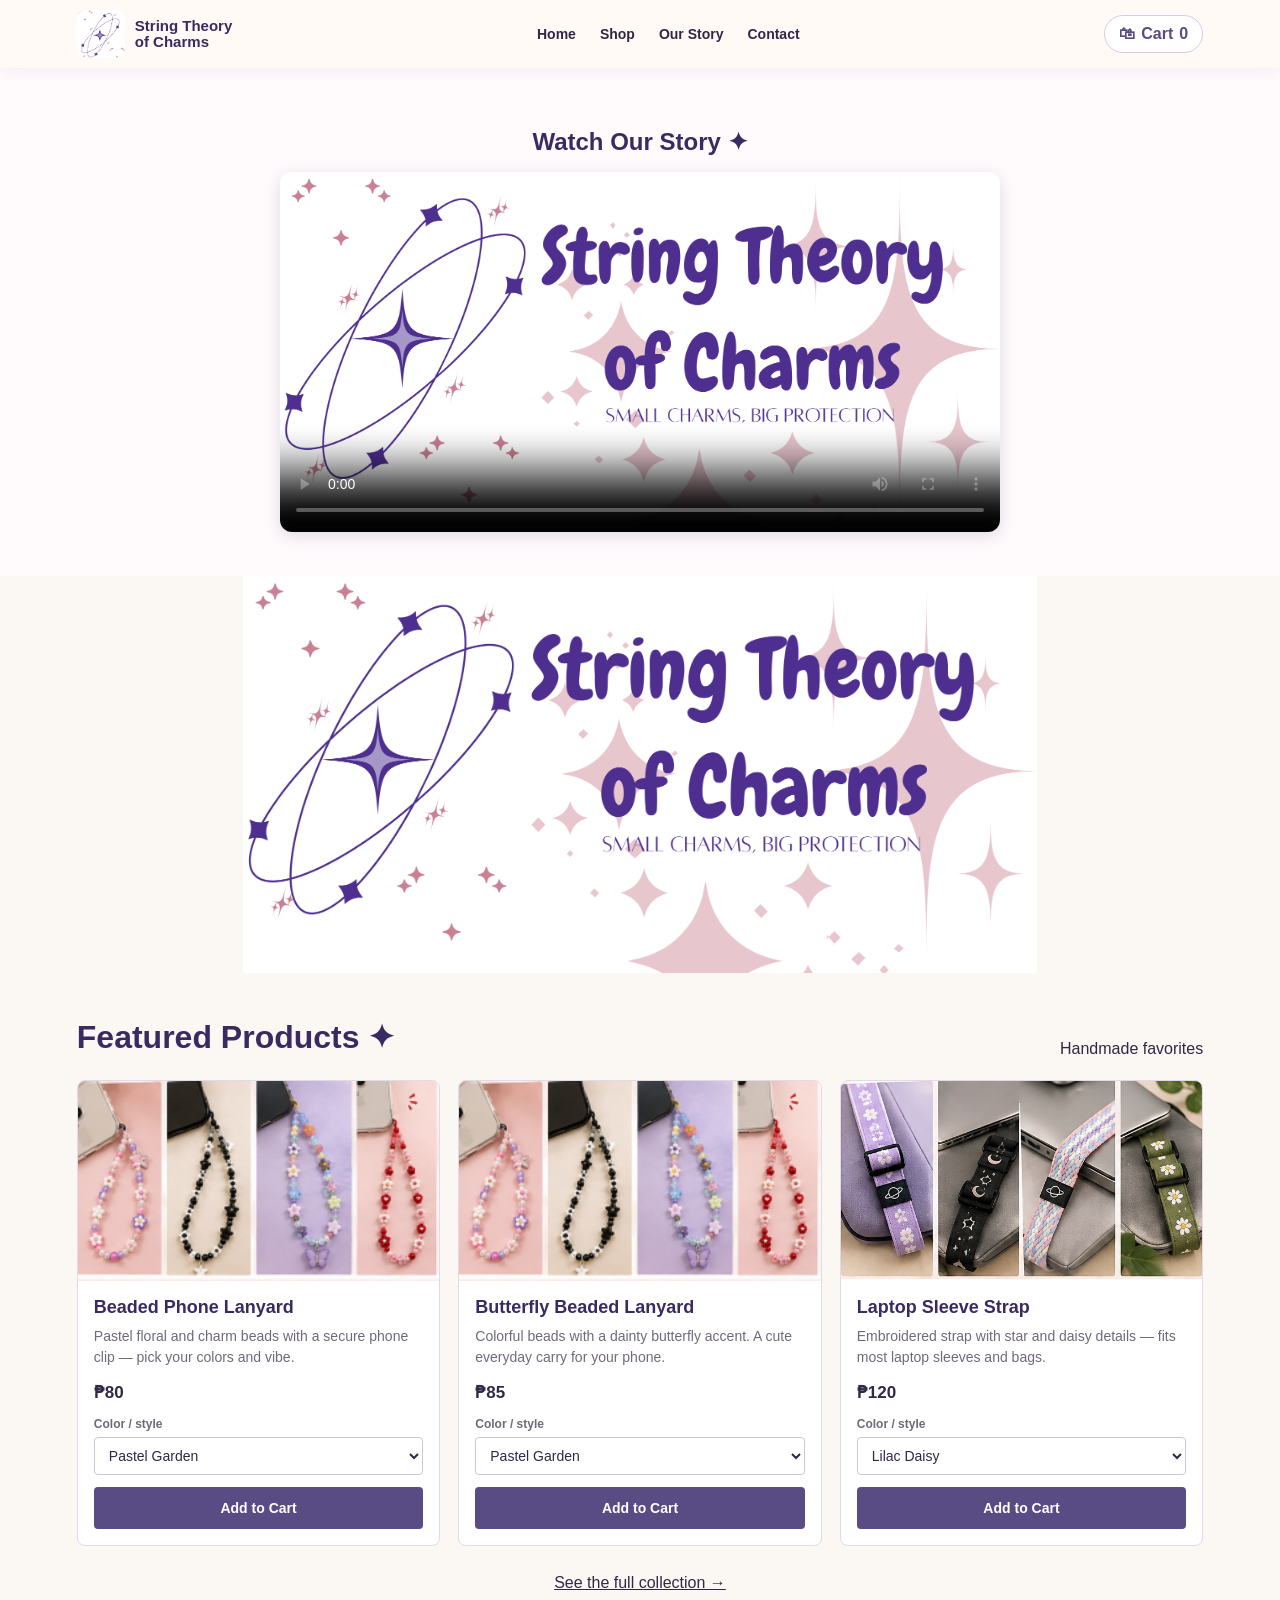
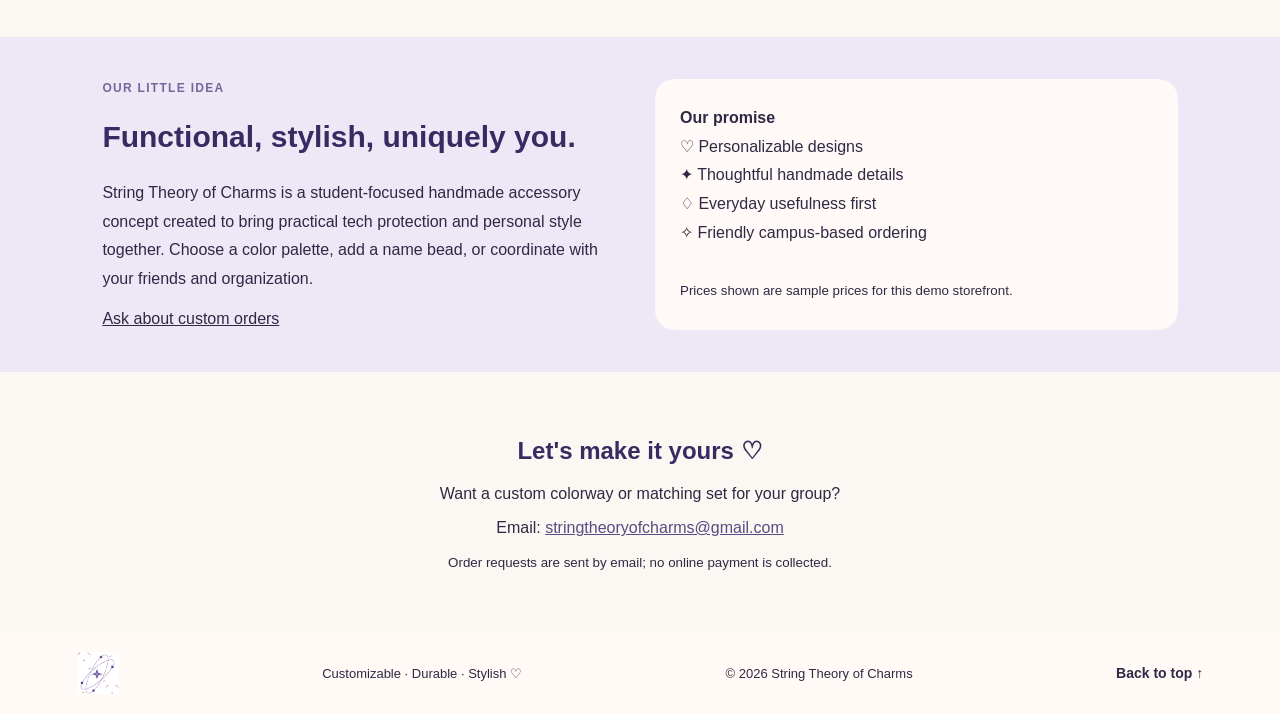
==== index.html @ dbe75f25 "Add promotional video section to index.html Added a promotional video section with a video element." ====
<!doctype html>
<html lang="en">
<head>
  <meta charset="utf-8">
  <meta name="viewport" content="width=device-width, initial-scale=1">
  <title>String Theory of Charms | Handmade Tech Accessories</title>
  <link rel="stylesheet" href="store.css">
</head>
<body id="home">
  <header class="site-header">
    <a class="brand" href="index.html"><img src="logo.png" alt=""><span>String Theory<br>of Charms</span></a>
    <nav class="site-nav" aria-label="Main navigation">
      <a href="index.html" aria-current="page">Home</a>
      <a href="shop.html">Shop</a>
      <a href="about.html">Our Story</a>
      <a href="contact.html">Contact</a>
    </nav>
    <a class="cart-link" href="cart.html" aria-label="Shopping cart, items: "><span aria-hidden="true">🛍</span> Cart <span data-cart-count>0</span></a>
  </header>
  <section class="promo-video-section" style="text-align:center; padding: 40px 20px; background: #fffafc;">
      <h2 style="color: #392b62; margin-bottom: 16px;">Watch Our Story ✦</h2>
      <video controls width="100%" max-width="720px" style="max-width: 720px; border-radius: 12px; box-shadow: 0 4px 16px rgba(57,43,98,0.15);" poster="logo_banner.png">
        <source src="promo-video.mp4" type="string">
      </video>
    </section>

  <main>
    <section class="hero">
      <img class="hero-banner" src="logo_banner.png" alt="String Theory of Charms — Small Charms. Big Protection.">
    </section>

    <section class="products" id="shop">
      <div class="section-head">
        <h2>Featured Products ✦</h2>
        <span>Handmade favorites</span>
      </div>
      <div class="grid featured-grid" data-featured-grid></div>
      <div style="text-align:center;margin-top:28px;">
        <a class="btn" href="shop.html">See the full collection →</a>
      </div>
    </section>

    <section class="about" id="about">
      <div>
        <div class="eyebrow">Our little idea</div>
        <h2>Functional, stylish, uniquely you.</h2>
        <p>String Theory of Charms is a student-focused
          handmade accessory concept created to bring practical tech protection and personal
          style together. Choose a color palette, add a name bead, or coordinate with your
          friends and organization.</p>
        <a class="btn" href="contact.html">Ask about custom orders</a>
      </div>
      <div class="stat"><b>Our promise</b><br>♡ Personalizable designs<br>✦ Thoughtful handmade
        details<br>♢ Everyday usefulness first<br>✧ Friendly campus-based ordering<br><br>
        <small>Prices shown are sample prices for this demo storefront.</small></div>
    </section>

    <section class="contact" id="contact">
      <h2>Let's make it yours ♡</h2>
      <p>Want a custom colorway or matching set for your group?</p>
      <p>Email: <a href="mailto:stringtheoryofcharms@gmail.com">stringtheoryofcharms@gmail.com</a></p>
      <p><small>Order requests are sent by email; no online payment is collected.</small></p>
    </section>
  </main>

  <footer class="site-footer">
    <img src="logo.png" alt="String Theory of Charms">
    <span>Customizable · Durable · Stylish ♡</span>
    <span>© <span data-year></span> String Theory of Charms</span>
    <a href="#home">Back to top ↑</a>
  </footer>

  <p class="notice" data-notice role="status" aria-live="polite" hidden></p>
  <script src="store.js" defer></script>
</body>
</html>
---- store.css ----
:root{--purple:#594b83;--deep:#392b62;--lav:#e9e1f3;--pink:#f4dce2;--cream:#fbf7f2;--ink:#302844;--line:#e2d9e9;--muted:#70697a;--green:#386658}
*{box-sizing:border-box}
body{margin:0;background:var(--cream);color:var(--ink);font-family:Arial,Helvetica,sans-serif}
a{color:inherit}
.site-header{display:flex;align-items:center;justify-content:space-between;gap:24px;padding:10px clamp(18px,6vw,90px);background:#fffaf6;position:sticky;top:0;z-index:5;box-shadow:0 2px 14px #392b6210}
.brand{display:flex;align-items:center;gap:10px;color:var(--deep);font-size:15px;font-weight:800;line-height:1.1;text-decoration:none;flex:none}
.brand img{width:48px;height:48px;object-fit:contain;border-radius:8px}

/* ── Home / index.html ──────────────────────────────── */
.hero{width:62%;margin:0 auto;background:#fff;line-height:0}
.hero-banner{width:100%;height:auto;display:block;object-fit:contain}
.benefits{display:grid;grid-template-columns:repeat(4,1fr);gap:12px;padding:25px clamp(20px,7vw,100px);background:#fffafc}
.benefit{display:flex;align-items:center;gap:12px;font-size:13px}
.benefit b{display:block;color:var(--deep);margin-bottom:5px}
.benefit .ico{font-size:26px;color:var(--purple)}
section.products{padding:45px clamp(20px,6vw,90px)}
.section-head{display:flex;align-items:center;justify-content:space-between}
.section-head h2{font-size:32px;color:var(--deep);margin:0 0 24px}
.grid-home{display:grid;grid-template-columns:repeat(4,1fr);gap:18px}
.card:nth-child(2n) .product-art{background:linear-gradient(135deg,#f8e9e0,#e6ddf1)}
.card:nth-child(3n) .product-art{background:linear-gradient(135deg,#e3e2e8,#d7c7ed)}
.about{padding:42px clamp(20px,8vw,120px);background:#eee7f6;display:grid;grid-template-columns:1fr 1fr;gap:30px;align-items:center}
.about h2{color:var(--deep);font-size:30px}
.about p{line-height:1.8}
.stat{background:#fffaf7;border-radius:20px;padding:25px;line-height:1.8}
.contact{padding:45px 20px;text-align:center}
.contact h2{color:var(--deep)}
.contact a{color:var(--purple)}
.site-nav{display:flex;align-items:center;gap:24px}
.site-nav a,.site-footer a{color:inherit;text-decoration:none;font-weight:600;font-size:14px}
.site-nav a:hover,.site-footer a:hover{color:#927cc2}
.cart-link{display:inline-flex;align-items:center;gap:6px;padding:9px 14px;border:1px solid #d6cce4;border-radius:24px;background:white;color:var(--purple);font-weight:700;text-decoration:none;white-space:nowrap}
.page-main{width:min(1080px,calc(100% - 40px));margin:0 auto;min-height:65vh}
.page-intro{margin:34px 0 28px;padding:28px clamp(20px,5vw,54px);background:linear-gradient(105deg,#eee6f7,#fff7f0);border-radius:8px}
.eyebrow{margin:0 0 10px;color:#77669c;font-size:12px;font-weight:800;text-transform:uppercase;letter-spacing:1.3px}
.page-intro h1{margin:0;color:var(--deep);font-size:42px;line-height:1.1}
.page-intro p{max-width:660px;margin:12px 0 0;line-height:1.65;color:#554d61}
.page-section{margin:28px 0 54px}
.filters{display:flex;flex-wrap:wrap;gap:8px;margin:22px 0}
.filter{padding:9px 14px;border:1px solid var(--line);border-radius:22px;background:#fff;color:var(--ink);font:600 13px Arial,Helvetica,sans-serif;cursor:pointer}
.filter.active,.filter:hover{background:var(--deep);border-color:var(--deep);color:white}
.grid{display:grid;grid-template-columns:repeat(3,minmax(0,1fr));gap:18px}
.featured-grid{grid-template-columns:repeat(3,minmax(0,1fr))}
.card{overflow:hidden;border:1px solid var(--line);border-radius:8px;background:white}
.product-art{height:200px;overflow:hidden;background:#f0eaf8}
.product-art img{width:100%;height:100%;object-fit:cover;display:block}
.card-content{padding:16px}
.card h3{margin:0 0 8px;color:var(--deep);font-size:18px}
.desc{min-height:42px;margin:0;color:var(--muted);font-size:14px;line-height:1.5}
.price{margin:14px 0;font-size:17px;font-weight:800}
.variant-field{display:grid;gap:6px;margin:12px 0}
.variant-field span{color:var(--muted);font-size:12px;font-weight:700}
.variant-field select{width:100%;min-height:38px;padding:7px 10px;border:1px solid #cfc5d8;border-radius:4px;background:#fff;color:var(--ink);font:14px Arial,Helvetica,sans-serif}
.variant-field select:focus{outline:2px solid #a28cb6;outline-offset:1px}
.add,.primary-link,.primary-button{display:inline-flex;justify-content:center;align-items:center;min-height:42px;padding:10px 16px;border:0;border-radius:4px;background:var(--purple);color:white;font-size:14px;font-weight:700;text-decoration:none;cursor:pointer}
.add{width:100%}
.add:hover,.primary-link:hover,.primary-button:hover{background:var(--deep)}
.empty-state{padding:42px 22px;border:1px dashed #cfc5d8;border-radius:8px;text-align:center;background:#fff}
.empty-state h2{margin:0 0 8px;color:var(--deep)}
.empty-state p{margin:0 0 18px;color:var(--muted);line-height:1.5}
.cart-layout{display:grid;grid-template-columns:minmax(0,1fr) 300px;gap:28px;align-items:start}
.cart-list{border-top:1px solid var(--line)}
.cart-row{display:grid;grid-template-columns:76px minmax(0,1fr) auto auto;gap:16px;align-items:center;padding:18px 0;border-bottom:1px solid var(--line)}
.cart-item-icon{overflow:hidden;width:76px;height:76px;border-radius:6px;background:#eee6f7;flex-shrink:0}
.cart-item-icon img{width:100%;height:100%;object-fit:cover;display:block}
.cart-item-info h2{margin:0 0 5px;font-size:16px;color:var(--deep)}
.cart-item-info p{margin:0 0 7px;color:var(--muted);font-size:13px;line-height:1.4}
.text-button{padding:0;border:0;background:none;color:#8b4357;text-decoration:underline;font:600 13px Arial,Helvetica,sans-serif;cursor:pointer}
.quantity-control{display:flex;align-items:center;gap:12px}
.quantity-control button{width:32px;height:32px;border:1px solid var(--line);border-radius:4px;background:white;color:var(--deep);font-size:18px;cursor:pointer}
.quantity-control span{min-width:16px;text-align:center;font-weight:700}
.line-total{min-width:74px;text-align:right;white-space:nowrap}
.order-summary{padding:20px;border:1px solid var(--line);border-radius:8px;background:white}
.order-summary h2{margin:0 0 18px;font-size:19px;color:var(--deep)}
.summary-line{display:flex;justify-content:space-between;gap:12px;margin:10px 0;font-size:14px}
.summary-line.total{padding-top:12px;border-top:1px solid var(--line);font-size:17px;font-weight:800}
.order-summary .primary-link{width:100%;margin-top:12px}
.fine-print{color:var(--muted);font-size:12px;line-height:1.5}
.story-copy{max-width:780px;font-size:16px;line-height:1.8}
.story-points{display:grid;grid-template-columns:repeat(3,1fr);gap:18px;margin-top:28px}
.story-point{padding:20px;border-top:3px solid #a28cb6;background:#fff}
.story-point h2{margin:0 0 8px;color:var(--deep);font-size:18px}
.story-point p{margin:0;color:var(--muted);font-size:14px;line-height:1.6}
.form-layout{display:grid;grid-template-columns:minmax(0,1fr) 280px;gap:36px;align-items:start}
.site-form{display:grid;gap:16px}
.field{display:grid;gap:7px}
.field label{font-size:14px;font-weight:700}
.field input,.field textarea{width:100%;padding:11px 12px;border:1px solid #cfc5d8;border-radius:4px;background:#fff;color:var(--ink);font:15px Arial,Helvetica,sans-serif}
.field textarea{min-height:130px;resize:vertical}
.field input:focus,.field textarea:focus{outline:2px solid #a28cb6;outline-offset:1px}
.form-help{margin:0;color:var(--muted);font-size:13px;line-height:1.55}
.contact-detail{padding:20px;background:#eaf0eb;border-radius:8px}
.contact-detail h2{margin:0 0 12px;color:#294c41;font-size:19px}
.contact-detail p{font-size:14px;line-height:1.6}
.checkout-lines{margin:0 0 22px;padding:0;list-style:none}
.checkout-lines li{display:flex;justify-content:space-between;gap:12px;padding:9px 0;border-bottom:1px solid var(--line);font-size:14px}
.checkout-lines li span small{display:block;margin-top:3px;color:var(--muted);font-size:12px}
.notice{position:fixed;right:20px;bottom:20px;z-index:10;max-width:min(400px,calc(100% - 40px));padding:12px 16px;border-radius:5px;background:var(--deep);color:white;box-shadow:0 5px 20px #30284430;font-size:14px}
.site-footer{display:flex;align-items:center;justify-content:space-between;gap:18px;padding:20px clamp(18px,6vw,90px);background:#fffaf6;color:var(--ink);font-size:13px}
.site-footer img{width:42px;height:42px;object-fit:contain}
[hidden]{display:none!important}
@media(max-width:800px){.site-header{flex-wrap:wrap;gap:10px}.site-nav{order:3;width:100%;justify-content:space-between;gap:10px}.site-nav a{font-size:12px}.grid{grid-template-columns:repeat(2,minmax(0,1fr))}.cart-layout,.form-layout{grid-template-columns:1fr}.order-summary{order:-1}.story-points{grid-template-columns:1fr 1fr}.hero{grid-template-columns:1fr;min-height:auto}.hero-content{padding:40px clamp(20px,6vw,60px)}.hero-art{min-height:50vw}.benefits{grid-template-columns:repeat(2,1fr)}.featured-grid{grid-template-columns:repeat(2,1fr)}.about{grid-template-columns:1fr}}
@media(max-width:520px){.hero{width:100%}.page-main{width:calc(100% - 28px)}.page-intro{margin-top:20px;padding:23px 20px}.page-intro h1{font-size:32px}.grid{gap:10px}.product-art{height:160px}.card-content{padding:12px}.card h3{font-size:16px}.desc{min-height:60px;font-size:13px}.cart-row{grid-template-columns:56px minmax(0,1fr) auto;gap:10px}.cart-item-icon{width:56px;height:56px}.quantity-control{grid-column:2;grid-row:2;justify-self:start}.line-total{grid-column:3;grid-row:2;align-self:center}.story-points{grid-template-columns:1fr}.site-footer{flex-wrap:wrap;justify-content:flex-start}.site-footer>*{max-width:100%}.benefits{grid-template-columns:1fr 1fr;padding:20px}.benefit{align-items:flex-start}.featured-grid{grid-template-columns:1fr}.about{padding:30px 20px}.section-head h2{font-size:26px}}
@media(max-width:520px){.grid{grid-template-columns:1fr}}
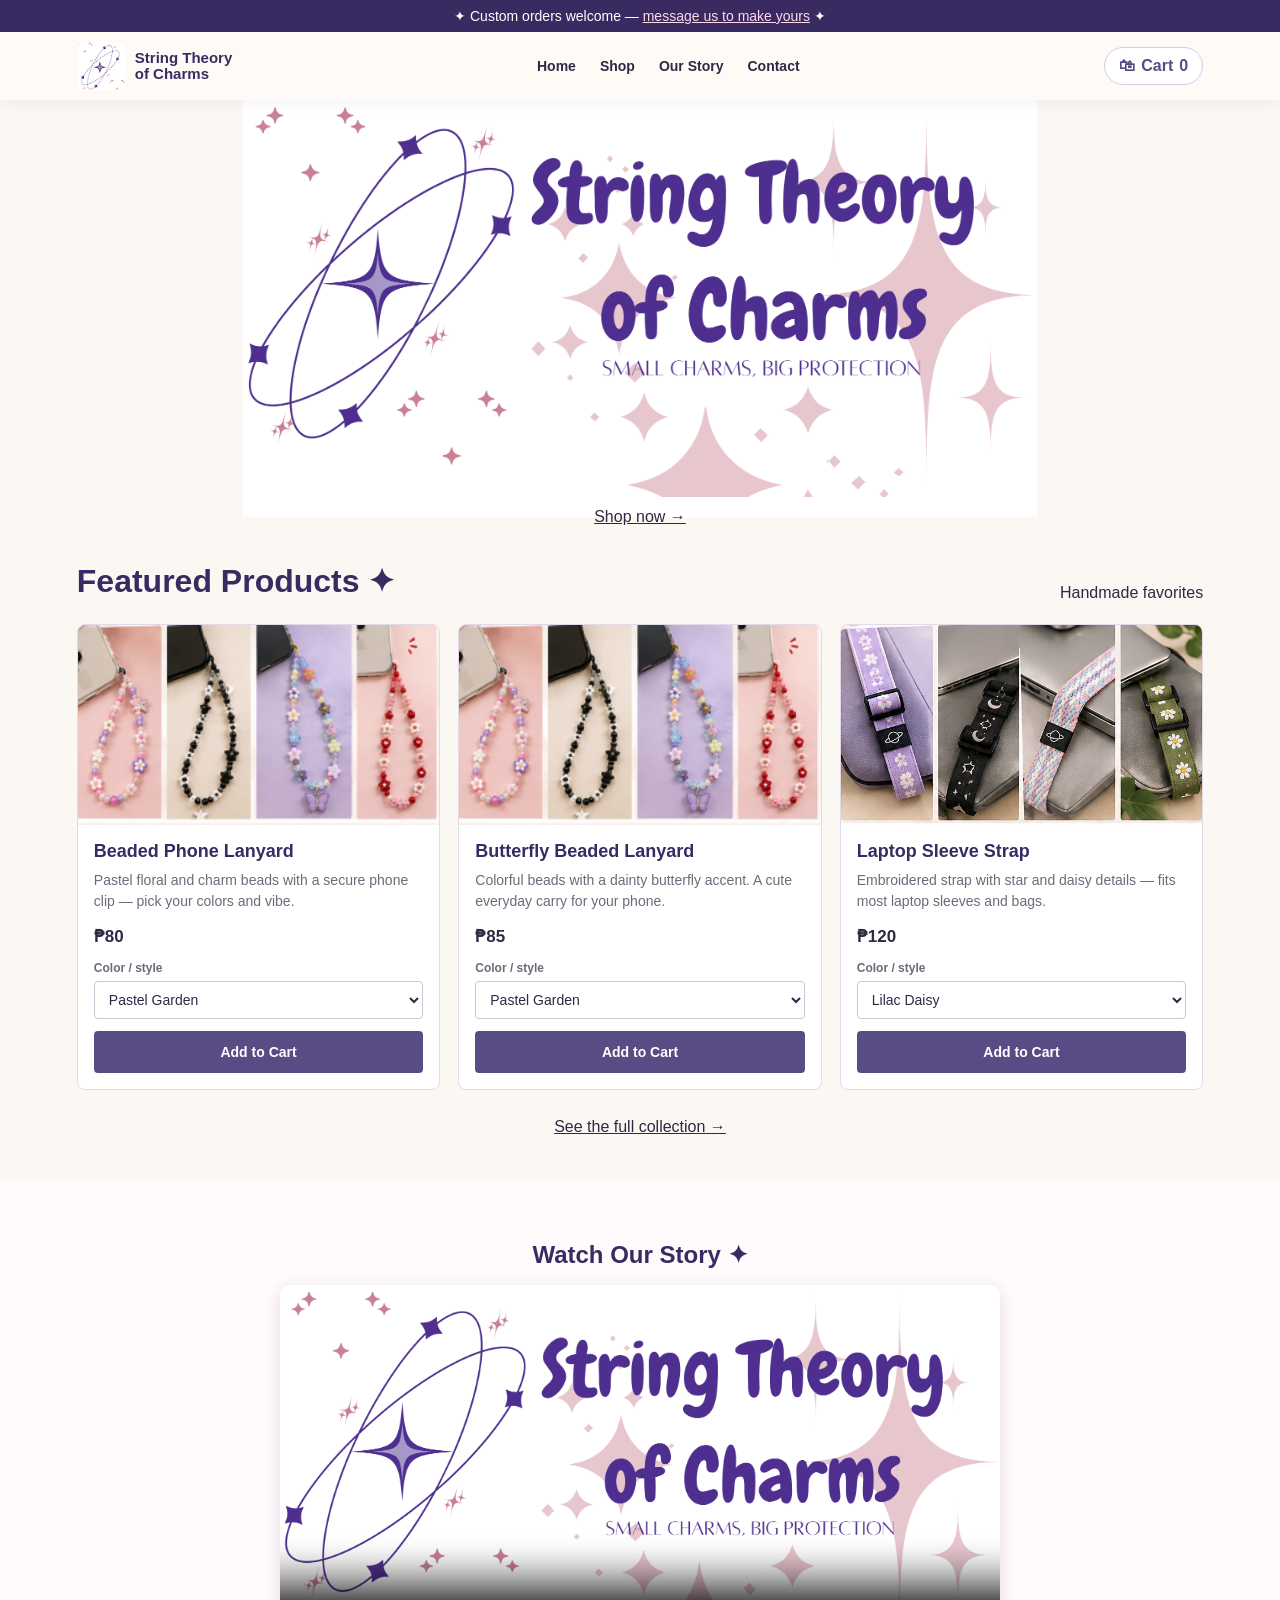
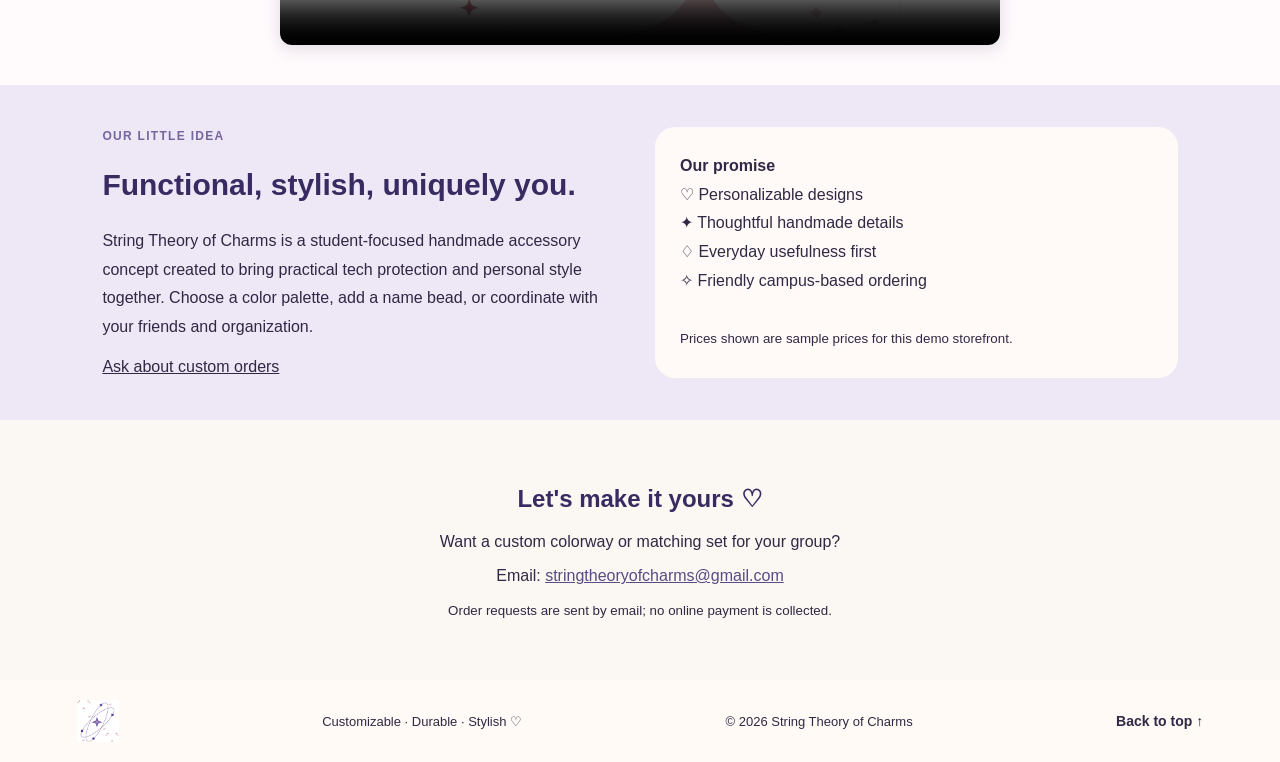
==== commit cf480439: "Enhance SEO and restore promo video section Added a meta description for SEO and an announcement bar" ====
--- a/index.html
+++ b/index.html
@@ -3,10 +3,15 @@
 <head>
   <meta charset="utf-8">
   <meta name="viewport" content="width=device-width, initial-scale=1">
+  <meta name="description" content="Handmade tech accessories: phone lanyards, cable organizers, laptop sleeve straps and more. Customizable, durable, stylish.">
   <title>String Theory of Charms | Handmade Tech Accessories</title>
   <link rel="stylesheet" href="store.css">
 </head>
 <body id="home">
+  <div class="announce-bar" style="background:#392b62; color:#fff; text-align:center; padding:8px 12px; font-size:14px;">
+    ✦ Custom orders welcome — <a href="contact.html" style="color:#ffd9ec; text-decoration:underline;">message us to make yours</a> ✦
+  </div>
+
   <header class="site-header">
     <a class="brand" href="index.html"><img src="logo.png" alt=""><span>String Theory<br>of Charms</span></a>
     <nav class="site-nav" aria-label="Main navigation">
@@ -17,16 +22,13 @@
     </nav>
     <a class="cart-link" href="cart.html" aria-label="Shopping cart, items: "><span aria-hidden="true">🛍</span> Cart <span data-cart-count>0</span></a>
   </header>
-  <section class="promo-video-section" style="text-align:center; padding: 40px 20px; background: #fffafc;">
-      <h2 style="color: #392b62; margin-bottom: 16px;">Watch Our Story ✦</h2>
-      <video controls width="100%" max-width="720px" style="max-width: 720px; border-radius: 12px; box-shadow: 0 4px 16px rgba(57,43,98,0.15);" poster="logo_banner.png">
-        <source src="promo-video.mp4" type="string">
-      </video>
-    </section>
 
   <main>
     <section class="hero">
       <img class="hero-banner" src="logo_banner.png" alt="String Theory of Charms — Small Charms. Big Protection.">
+      <div style="text-align:center; margin-top:20px;">
+        <a class="btn" href="shop.html">Shop now →</a>
+      </div>
     </section>
 
     <section class="products" id="shop">
@@ -38,6 +40,14 @@
       <div style="text-align:center;margin-top:28px;">
         <a class="btn" href="shop.html">See the full collection →</a>
       </div>
+    </section>
+
+    <section class="promo-video-section" style="text-align:center; padding: 40px 20px; background: #fffafc;">
+      <h2 style="color: #392b62; margin-bottom: 16px;">Watch Our Story ✦</h2>
+      <video controls preload="metadata" width="100%" style="max-width: 720px; border-radius: 12px; box-shadow: 0 4px 16px rgba(57,43,98,0.15);" poster="logo_banner.png">
+        <source src="String Theory of Charms.mp4" type="video/mp4">
+        Your browser does not support the video tag.
+      </video>
     </section>
 
     <section class="about" id="about">
--- a/store.css
+++ b/store.css
@@ -11,6 +11,12 @@
 .hero-banner{width:100%;height:auto;display:block;object-fit:contain}
 .benefits{display:grid;grid-template-columns:repeat(4,1fr);gap:12px;padding:25px clamp(20px,7vw,100px);background:#fffafc}
 .benefit{display:flex;align-items:center;gap:12px;font-size:13px}
+.promo-video-section video {
+  width: 100%;
+  height: auto;
+  display: block;
+  margin: 0 auto;
+}
 .benefit b{display:block;color:var(--deep);margin-bottom:5px}
 .benefit .ico{font-size:26px;color:var(--purple)}
 section.products{padding:45px clamp(20px,6vw,90px)}
@@ -64,7 +70,7 @@
 .cart-item-icon{overflow:hidden;width:76px;height:76px;border-radius:6px;background:#eee6f7;flex-shrink:0}
 .cart-item-icon img{width:100%;height:100%;object-fit:cover;display:block}
 .cart-item-info h2{margin:0 0 5px;font-size:16px;color:var(--deep)}
-.cart-item-info p{margin:0 0 7px;color:var(--muted);font-size:13px;line-height:1.4}
+.cart-item-info p{margin:0 0 7px;color:var(--muted);font-size:12px;line-height:1.4}
 .text-button{padding:0;border:0;background:none;color:#8b4357;text-decoration:underline;font:600 13px Arial,Helvetica,sans-serif;cursor:pointer}
 .quantity-control{display:flex;align-items:center;gap:12px}
 .quantity-control button{width:32px;height:32px;border:1px solid var(--line);border-radius:4px;background:white;color:var(--deep);font-size:18px;cursor:pointer}
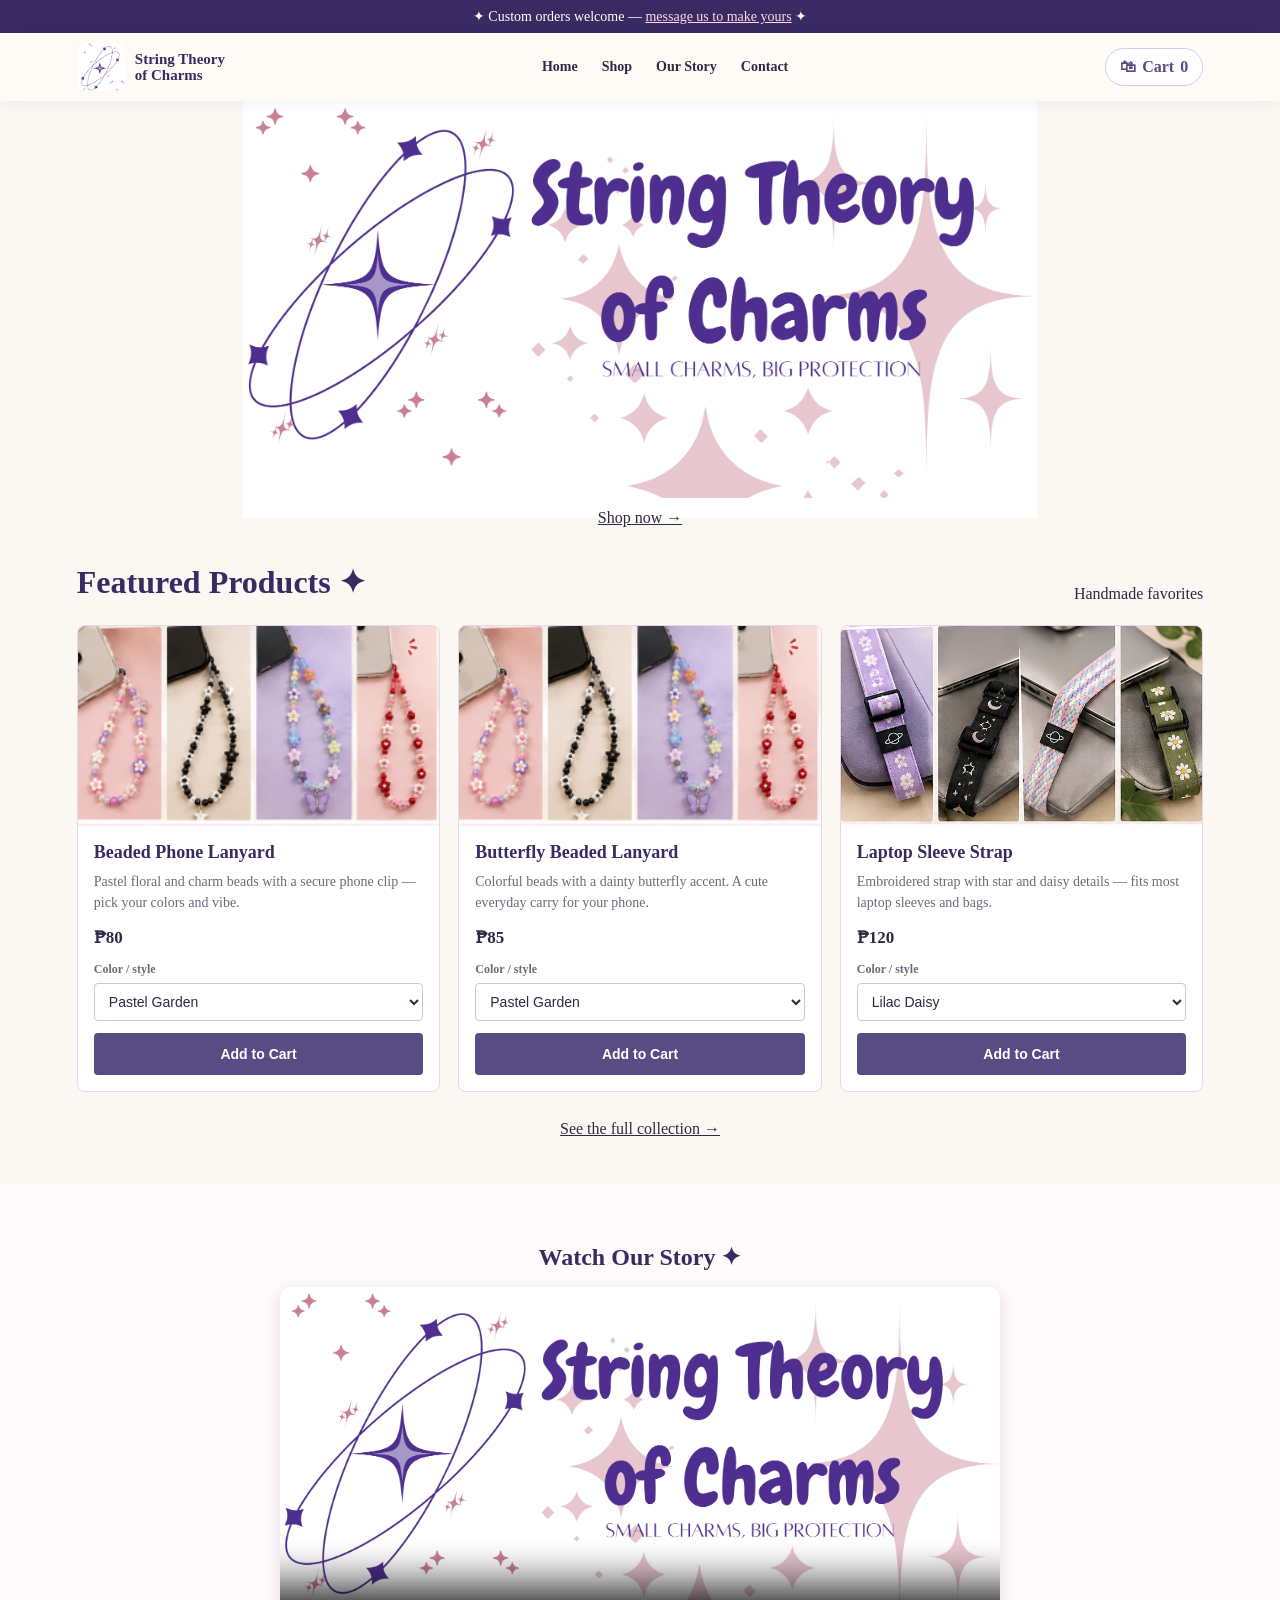
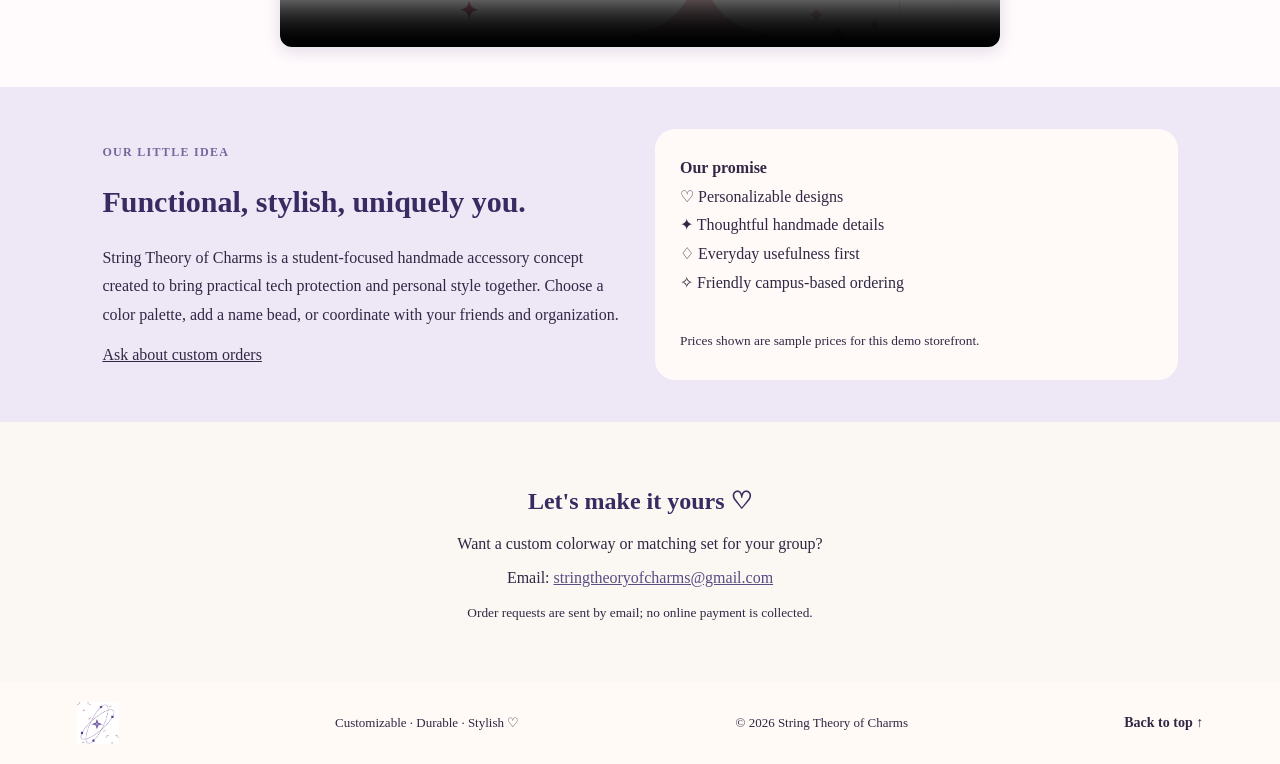
==== commit 794a7a6a: "Update index.html" ====
--- a/index.html
+++ b/index.html
@@ -46,7 +46,6 @@
       <h2 style="color: #392b62; margin-bottom: 16px;">Watch Our Story ✦</h2>
       <video controls preload="metadata" width="100%" style="max-width: 720px; border-radius: 12px; box-shadow: 0 4px 16px rgba(57,43,98,0.15);" poster="logo_banner.png">
         <source src="String Theory of Charms.mp4" type="video/mp4">
-        Your browser does not support the video tag.
       </video>
     </section>
 
--- a/store.css
+++ b/store.css
@@ -1,6 +1,6 @@
 :root{--purple:#594b83;--deep:#392b62;--lav:#e9e1f3;--pink:#f4dce2;--cream:#fbf7f2;--ink:#302844;--line:#e2d9e9;--muted:#70697a;--green:#386658}
 *{box-sizing:border-box}
-body{margin:0;background:var(--cream);color:var(--ink);font-family:Arial,Helvetica,sans-serif}
+body{margin:0;background:var(--cream);color:var(--ink);font-family:Serif,Helvetica,sans-serif}
 a{color:inherit}
 .site-header{display:flex;align-items:center;justify-content:space-between;gap:24px;padding:10px clamp(18px,6vw,90px);background:#fffaf6;position:sticky;top:0;z-index:5;box-shadow:0 2px 14px #392b6210}
 .brand{display:flex;align-items:center;gap:10px;color:var(--deep);font-size:15px;font-weight:800;line-height:1.1;text-decoration:none;flex:none}
@@ -18,7 +18,7 @@
   margin: 0 auto;
 }
 .benefit b{display:block;color:var(--deep);margin-bottom:5px}
-.benefit .ico{font-size:26px;color:var(--purple)}
+.benefit .ico{font-size:25px;color:var(--purple)}
 section.products{padding:45px clamp(20px,6vw,90px)}
 .section-head{display:flex;align-items:center;justify-content:space-between}
 .section-head h2{font-size:32px;color:var(--deep);margin:0 0 24px}
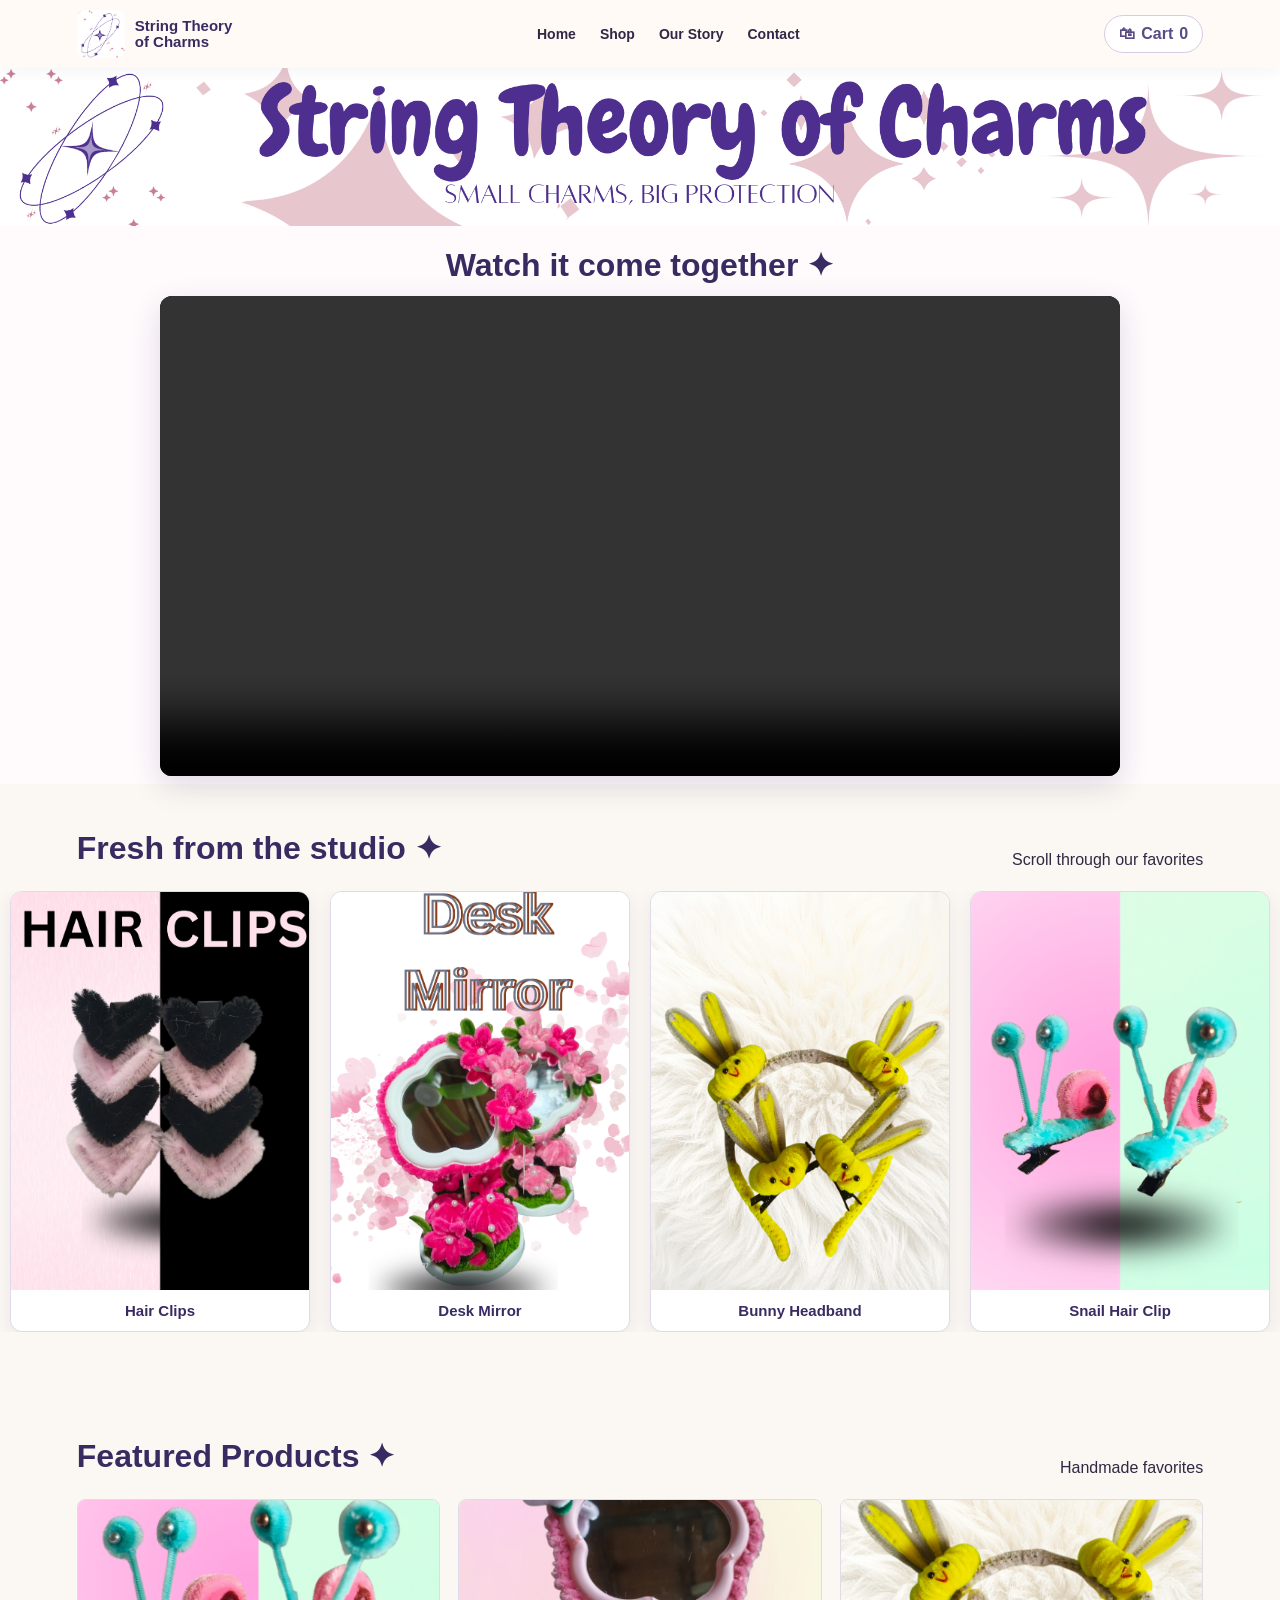
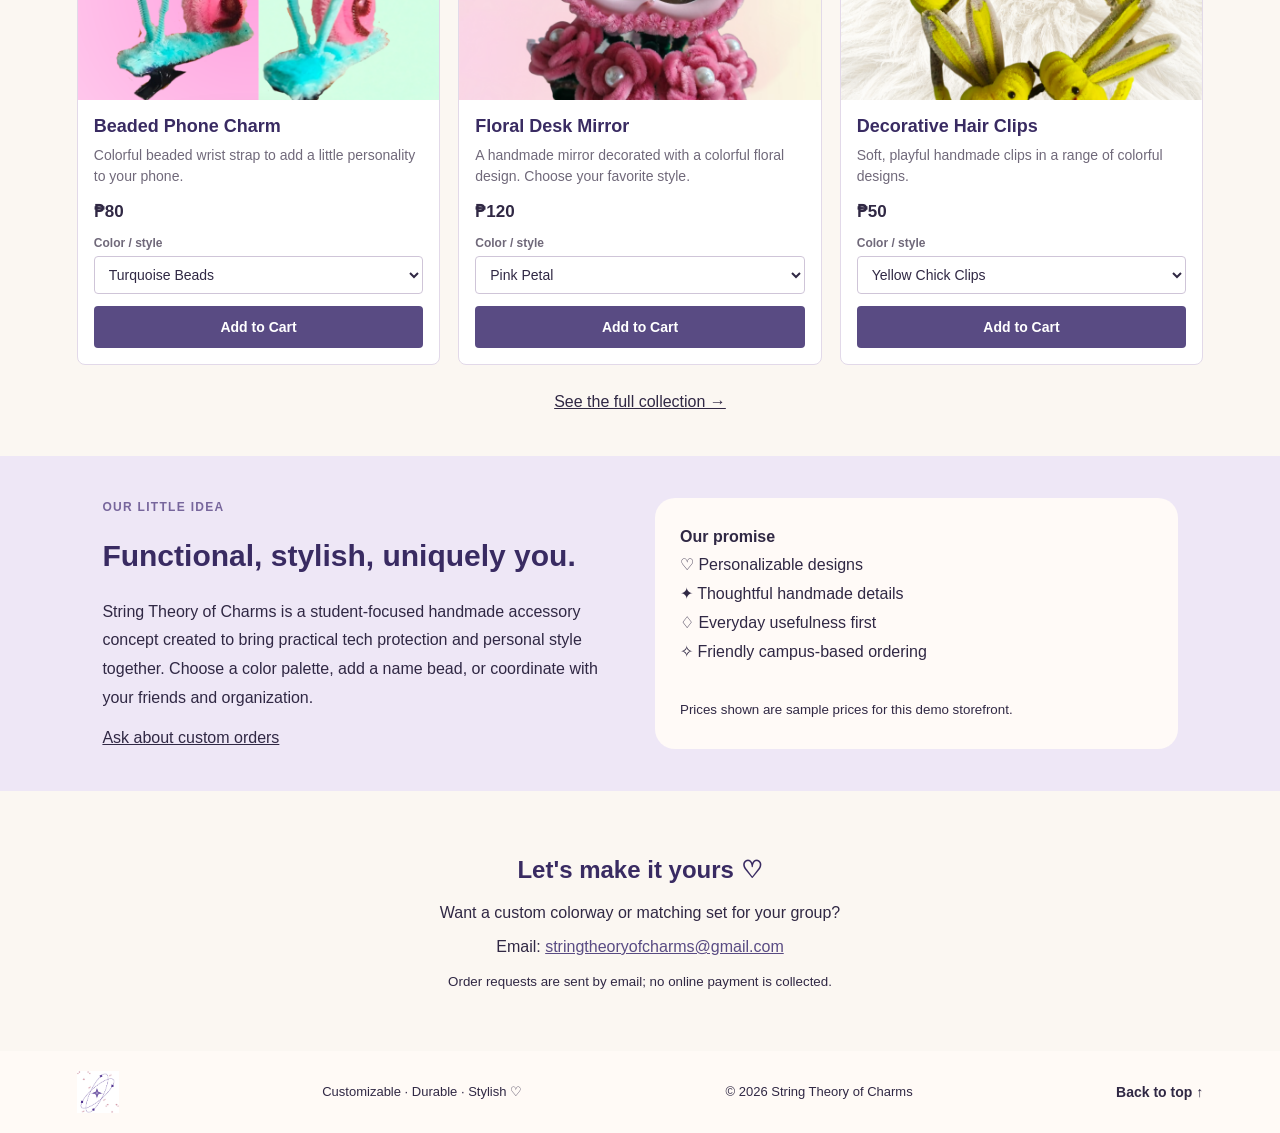
==== commit 1cae6b51: "Add product variations and order email workflow Use product photos as shop style variations and upda" ====
--- a/index.html
+++ b/index.html
@@ -3,15 +3,10 @@
 <head>
   <meta charset="utf-8">
   <meta name="viewport" content="width=device-width, initial-scale=1">
-  <meta name="description" content="Handmade tech accessories: phone lanyards, cable organizers, laptop sleeve straps and more. Customizable, durable, stylish.">
   <title>String Theory of Charms | Handmade Tech Accessories</title>
   <link rel="stylesheet" href="store.css">
 </head>
 <body id="home">
-  <div class="announce-bar" style="background:#392b62; color:#fff; text-align:center; padding:8px 12px; font-size:14px;">
-    ✦ Custom orders welcome — <a href="contact.html" style="color:#ffd9ec; text-decoration:underline;">message us to make yours</a> ✦
-  </div>
-
   <header class="site-header">
     <a class="brand" href="index.html"><img src="logo.png" alt=""><span>String Theory<br>of Charms</span></a>
     <nav class="site-nav" aria-label="Main navigation">
@@ -26,8 +21,42 @@
   <main>
     <section class="hero">
       <img class="hero-banner" src="logo_banner.png" alt="String Theory of Charms — Small Charms. Big Protection.">
-      <div style="text-align:center; margin-top:20px;">
-        <a class="btn" href="shop.html">Shop now →</a>
+    </section>
+
+    <section class="promo" aria-labelledby="promo-title">
+      <div class="section-head promo-head">
+        <h2 id="promo-title">Watch it come together ✦</h2>
+      </div>
+      <video class="promo-video" controls playsinline preload="metadata" aria-label="String Theory of Charms promotional video">
+        <source src="promotional_video.mp4" type="video/mp4">
+        Your browser does not support the video tag.
+      </video>
+    </section>
+
+    <section class="showcase" aria-labelledby="showcase-title">
+      <div class="section-head">
+        <h2 id="showcase-title">Fresh from the studio ✦</h2>
+        <span>Scroll through our favorites</span>
+      </div>
+      <div class="carousel" data-carousel>
+        <div class="carousel-track">
+          <div class="carousel-set">
+            <figure class="slide"><img src="carousel/1.png" alt="Black and pink plush hair clips"><figcaption>Hair Clips</figcaption></figure>
+            <figure class="slide"><img src="carousel/2.png" alt="Pink and white flower desk mirror"><figcaption>Desk Mirror</figcaption></figure>
+            <figure class="slide"><img src="carousel/3.png" alt="Yellow bunny ear headband with chick clips"><figcaption>Bunny Headband</figcaption></figure>
+            <figure class="slide"><img src="carousel/4.png" alt="Turquoise snail hair clip"><figcaption>Snail Hair Clip</figcaption></figure>
+            <figure class="slide"><img src="carousel/5.png" alt="Mint green pom keychain mirror"><figcaption>Keychain Mirror</figcaption></figure>
+            <figure class="slide"><img src="carousel/6.png" alt="Striped vase with red and white flowers"><figcaption>Vased Flower</figcaption></figure>
+          </div>
+          <div class="carousel-set" aria-hidden="true">
+            <figure class="slide"><img src="carousel/1.png" alt=""><figcaption>Hair Clips</figcaption></figure>
+            <figure class="slide"><img src="carousel/2.png" alt=""><figcaption>Desk Mirror</figcaption></figure>
+            <figure class="slide"><img src="carousel/3.png" alt=""><figcaption>Bunny Headband</figcaption></figure>
+            <figure class="slide"><img src="carousel/4.png" alt=""><figcaption>Snail Hair Clip</figcaption></figure>
+            <figure class="slide"><img src="carousel/5.png" alt=""><figcaption>Keychain Mirror</figcaption></figure>
+            <figure class="slide"><img src="carousel/6.png" alt=""><figcaption>Vased Flower</figcaption></figure>
+          </div>
+        </div>
       </div>
     </section>
 
@@ -40,13 +69,6 @@
       <div style="text-align:center;margin-top:28px;">
         <a class="btn" href="shop.html">See the full collection →</a>
       </div>
-    </section>
-
-    <section class="promo-video-section" style="text-align:center; padding: 40px 20px; background: #fffafc;">
-      <h2 style="color: #392b62; margin-bottom: 16px;">Watch Our Story ✦</h2>
-      <video controls preload="metadata" width="100%" style="max-width: 720px; border-radius: 12px; box-shadow: 0 4px 16px rgba(57,43,98,0.15);" poster="logo_banner.png">
-        <source src="String Theory of Charms.mp4" type="video/mp4">
-      </video>
     </section>
 
     <section class="about" id="about">
@@ -82,4 +104,4 @@
   <p class="notice" data-notice role="status" aria-live="polite" hidden></p>
   <script src="store.js" defer></script>
 </body>
-</html>
+</html>
--- a/store.css
+++ b/store.css
@@ -1,24 +1,18 @@
 :root{--purple:#594b83;--deep:#392b62;--lav:#e9e1f3;--pink:#f4dce2;--cream:#fbf7f2;--ink:#302844;--line:#e2d9e9;--muted:#70697a;--green:#386658}
 *{box-sizing:border-box}
-body{margin:0;background:var(--cream);color:var(--ink);font-family:Serif,Helvetica,sans-serif}
+body{margin:0;background:var(--cream);color:var(--ink);font-family:Arial,Helvetica,sans-serif}
 a{color:inherit}
 .site-header{display:flex;align-items:center;justify-content:space-between;gap:24px;padding:10px clamp(18px,6vw,90px);background:#fffaf6;position:sticky;top:0;z-index:5;box-shadow:0 2px 14px #392b6210}
 .brand{display:flex;align-items:center;gap:10px;color:var(--deep);font-size:15px;font-weight:800;line-height:1.1;text-decoration:none;flex:none}
 .brand img{width:48px;height:48px;object-fit:contain;border-radius:8px}
 
 /* ── Home / index.html ──────────────────────────────── */
-.hero{width:62%;margin:0 auto;background:#fff;line-height:0}
+.hero{width:100%;margin:0 auto;background:#fff;line-height:0}
 .hero-banner{width:100%;height:auto;display:block;object-fit:contain}
 .benefits{display:grid;grid-template-columns:repeat(4,1fr);gap:12px;padding:25px clamp(20px,7vw,100px);background:#fffafc}
 .benefit{display:flex;align-items:center;gap:12px;font-size:13px}
-.promo-video-section video {
-  width: 100%;
-  height: auto;
-  display: block;
-  margin: 0 auto;
-}
 .benefit b{display:block;color:var(--deep);margin-bottom:5px}
-.benefit .ico{font-size:25px;color:var(--purple)}
+.benefit .ico{font-size:26px;color:var(--purple)}
 section.products{padding:45px clamp(20px,6vw,90px)}
 .section-head{display:flex;align-items:center;justify-content:space-between}
 .section-head h2{font-size:32px;color:var(--deep);margin:0 0 24px}
@@ -70,7 +64,7 @@
 .cart-item-icon{overflow:hidden;width:76px;height:76px;border-radius:6px;background:#eee6f7;flex-shrink:0}
 .cart-item-icon img{width:100%;height:100%;object-fit:cover;display:block}
 .cart-item-info h2{margin:0 0 5px;font-size:16px;color:var(--deep)}
-.cart-item-info p{margin:0 0 7px;color:var(--muted);font-size:12px;line-height:1.4}
+.cart-item-info p{margin:0 0 7px;color:var(--muted);font-size:13px;line-height:1.4}
 .text-button{padding:0;border:0;background:none;color:#8b4357;text-decoration:underline;font:600 13px Arial,Helvetica,sans-serif;cursor:pointer}
 .quantity-control{display:flex;align-items:center;gap:12px}
 .quantity-control button{width:32px;height:32px;border:1px solid var(--line);border-radius:4px;background:white;color:var(--deep);font-size:18px;cursor:pointer}
@@ -108,3 +102,22 @@
 @media(max-width:800px){.site-header{flex-wrap:wrap;gap:10px}.site-nav{order:3;width:100%;justify-content:space-between;gap:10px}.site-nav a{font-size:12px}.grid{grid-template-columns:repeat(2,minmax(0,1fr))}.cart-layout,.form-layout{grid-template-columns:1fr}.order-summary{order:-1}.story-points{grid-template-columns:1fr 1fr}.hero{grid-template-columns:1fr;min-height:auto}.hero-content{padding:40px clamp(20px,6vw,60px)}.hero-art{min-height:50vw}.benefits{grid-template-columns:repeat(2,1fr)}.featured-grid{grid-template-columns:repeat(2,1fr)}.about{grid-template-columns:1fr}}
 @media(max-width:520px){.hero{width:100%}.page-main{width:calc(100% - 28px)}.page-intro{margin-top:20px;padding:23px 20px}.page-intro h1{font-size:32px}.grid{gap:10px}.product-art{height:160px}.card-content{padding:12px}.card h3{font-size:16px}.desc{min-height:60px;font-size:13px}.cart-row{grid-template-columns:56px minmax(0,1fr) auto;gap:10px}.cart-item-icon{width:56px;height:56px}.quantity-control{grid-column:2;grid-row:2;justify-self:start}.line-total{grid-column:3;grid-row:2;align-self:center}.story-points{grid-template-columns:1fr}.site-footer{flex-wrap:wrap;justify-content:flex-start}.site-footer>*{max-width:100%}.benefits{grid-template-columns:1fr 1fr;padding:20px}.benefit{align-items:flex-start}.featured-grid{grid-template-columns:1fr}.about{padding:30px 20px}.section-head h2{font-size:26px}}
 @media(max-width:520px){.grid{grid-template-columns:1fr}}
+
+/* ── Promotional video + infinite photo carousel (index.html) ── */
+.promo{padding:20px clamp(20px,6vw,90px) 8px;text-align:center;background:#fffafc}
+.promo-head{justify-content:center}
+.promo-head h2{margin:0 0 12px}
+.promo-video{display:block;width:100%;max-width:960px;max-height:calc(100vh - 330px);max-height:calc(100svh - 330px);height:auto;object-fit:contain;margin:0 auto;border-radius:12px;background:#000;box-shadow:0 10px 30px #392b6226}
+.showcase{padding:45px 0 60px;overflow:hidden}
+.showcase .section-head{padding:0 clamp(20px,6vw,90px)}
+.showcase .section-head h2{margin-bottom:24px}
+.carousel{--slide-w:300px;overflow:hidden;width:100%}
+.carousel-track{display:flex;width:max-content;animation:carousel-scroll 36s linear infinite}
+.carousel:hover .carousel-track,.carousel:focus-within .carousel-track{animation-play-state:paused}
+.carousel-set{display:flex;flex:none}
+.slide{flex:none;width:var(--slide-w);margin:0 10px;border-radius:12px;overflow:hidden;background:#fff;border:1px solid var(--line);box-shadow:0 6px 18px #392b6214}
+.slide img{display:block;width:100%;aspect-ratio:3/4;object-fit:cover}
+.slide figcaption{padding:12px 14px;color:var(--deep);font-weight:700;font-size:15px;text-align:center}
+@keyframes carousel-scroll{from{transform:translateX(0)}to{transform:translateX(-50%)}}
+@media (prefers-reduced-motion:reduce){.carousel{overflow-x:auto}.carousel-track{animation:none}.carousel-set[aria-hidden="true"]{display:none}}
+@media(max-width:520px){.carousel{--slide-w:220px}.promo{padding-top:30px}}
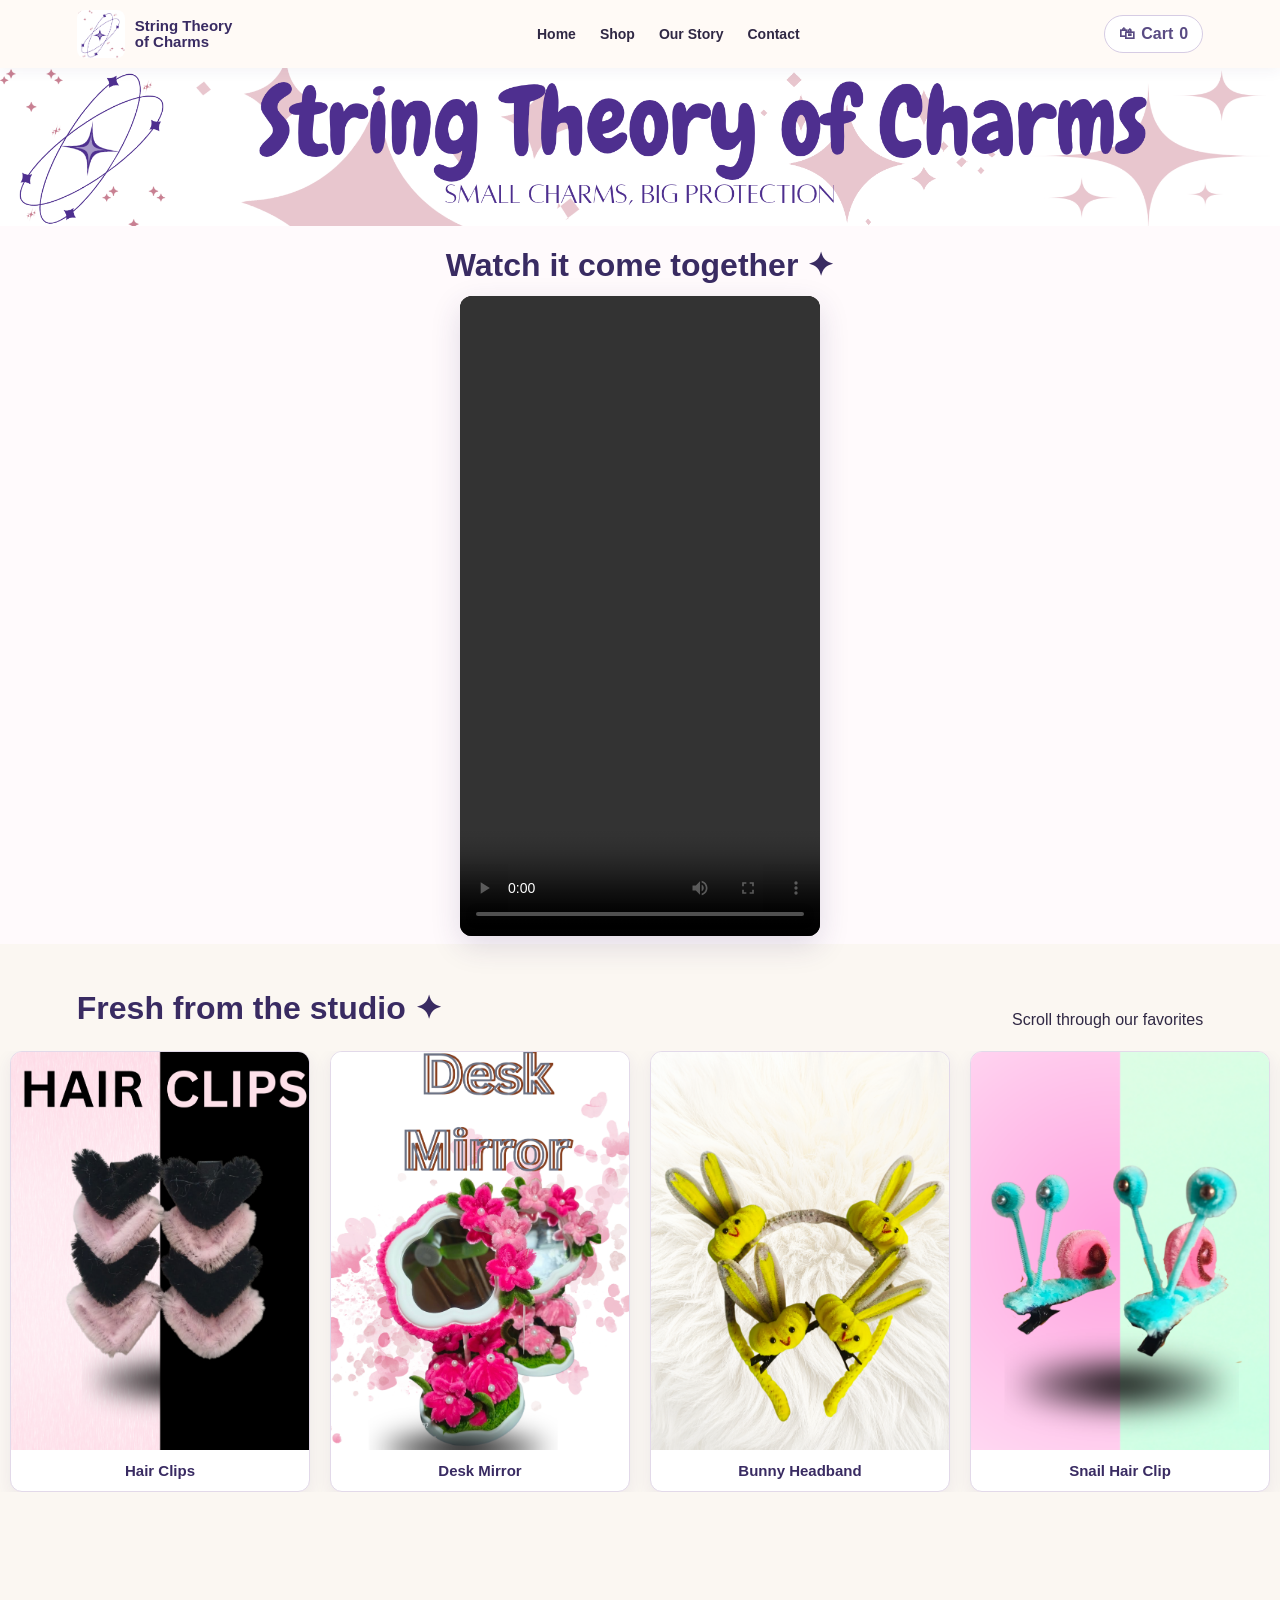
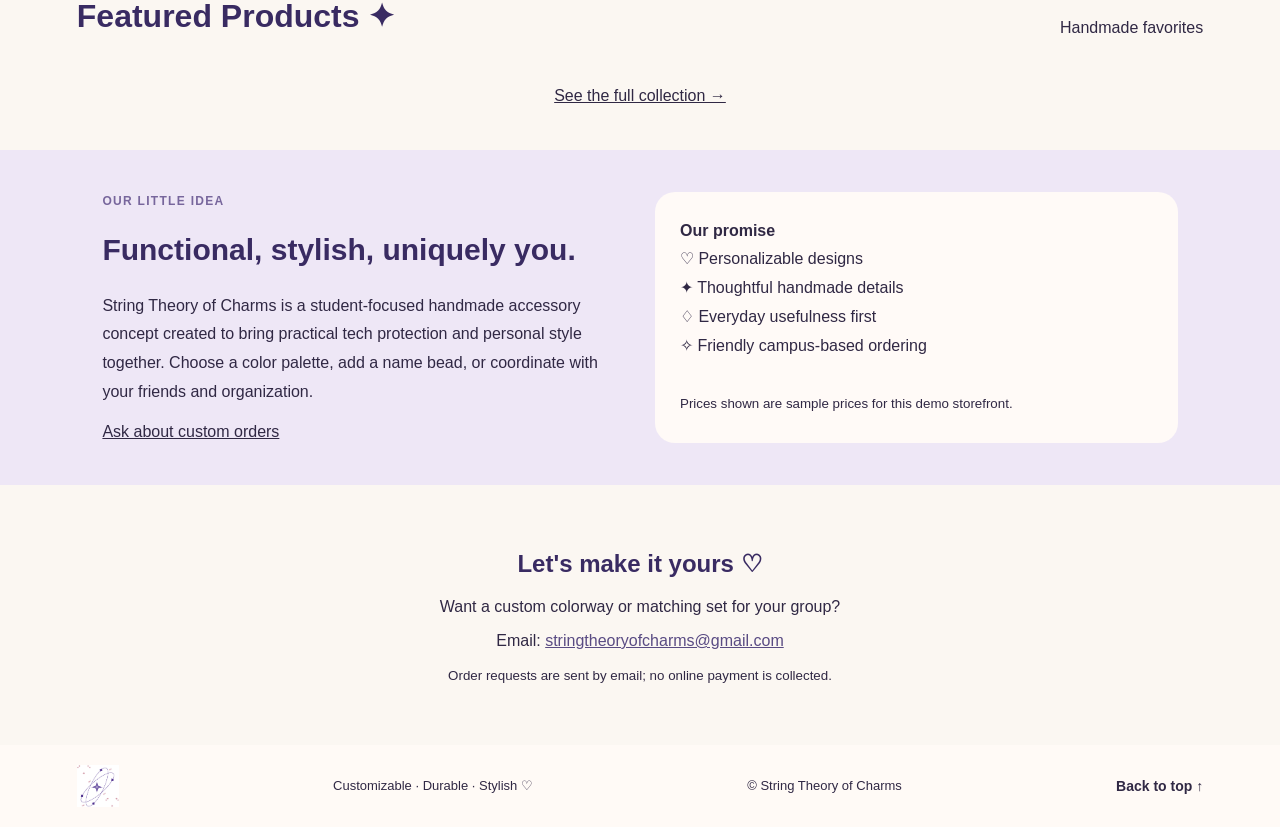
==== commit 55015b4c: "Merge branch 'main' of https://github.com/perilous-abeloth/String-theory-of-charms-web" ====
--- a/index.html
+++ b/index.html
@@ -5,6 +5,8 @@
   <meta name="viewport" content="width=device-width, initial-scale=1">
   <title>String Theory of Charms | Handmade Tech Accessories</title>
   <link rel="stylesheet" href="store.css">
+  <link rel="stylesheet" href="https://pyscript.net/releases/2024.11.1/core.css">
+  <script type="module" src="https://pyscript.net/releases/2024.11.1/core.js"></script>
 </head>
 <body id="home">
   <header class="site-header">
@@ -102,6 +104,502 @@
   </footer>
 
   <p class="notice" data-notice role="status" aria-live="polite" hidden></p>
-  <script src="store.js" defer></script>
+  <script type="mpy">
+from pyscript import window, document
+import json
+
+PRODUCTS = [
+    {
+        "id": 1,
+        "name": "Beaded Phone Charm",
+        "type": "lanyard",
+        "price": 80,
+        "variants": [
+            {"name": "Turquoise Beads", "image": "product/2.png"},
+        ],
+        "desc": "Colorful beaded wrist strap to add a little personality to your phone.",
+    },
+    {
+        "id": 2,
+        "name": "Floral Desk Mirror",
+        "type": "mirror",
+        "price": 120,
+        "variants": [
+            {"name": "Pink Petal", "image": "product/3.png"},
+            {"name": "Orange Blossom", "image": "product/4.png"},
+            {"name": "Rose Bouquet", "image": "product/5.png"},
+            {"name": "Teal Bouquet", "image": "product/6.png"},
+            {"name": "Pink Garden", "image": "product/7.png"},
+            {"name": "Teal Daisy", "image": "product/8.png"},
+            {"name": "Pink Floral", "image": "product/9.png"},
+            {"name": "Golden Flower", "image": "product/10.png"},
+            {"name": "Blue Bouquet", "image": "product/11.png"},
+            {"name": "Yellow Daisy", "image": "product/12.png"},
+            {"name": "Turquoise Garden", "image": "product/13.png"},
+        ],
+        "desc": "A handmade mirror decorated with a colorful floral design. Choose your favorite style.",
+    },
+    {
+        "id": 3,
+        "name": "Decorative Hair Clips",
+        "type": "clips",
+        "price": 50,
+        "variants": [
+            {"name": "Yellow Chick Clips", "image": "product/1.png"},
+            {"name": "Blue Heart Clips", "image": "product/16.png"},
+            {"name": "Red Bunny Clips", "image": "product/17.png"},
+            {"name": "Cherry Clips", "image": "product/18.png"},
+            {"name": "Teal Bunny Clips", "image": "product/19.png"},
+            {"name": "Turquoise Bow Clips", "image": "product/20.png"},
+            {"name": "Blue Gray Heart Clips", "image": "product/21.png"},
+            {"name": "Yellow Blue Heart Clips", "image": "product/22.png"},
+            {"name": "Mixed Bow Clips", "image": "product/24.png"},
+            {"name": "Multicolor Heart Clips", "image": "product/25.png"},
+            {"name": "Pink Blossom Clips", "image": "product/27.png"},
+            {"name": "Red Yellow Bow Clips", "image": "product/28.png"},
+            {"name": "Cherry Vine Clips", "image": "product/29.png"},
+            {"name": "Orange Flower Clips", "image": "product/30.png"},
+            {"name": "Blue Yellow Heart Clips", "image": "product/32.png"},
+            {"name": "Primary Color Heart Clips", "image": "product/33.png"},
+        ],
+        "desc": "Soft, playful handmade clips in a range of colorful designs.",
+    },
+    {
+        "id": 4,
+        "name": "Cable Organizer",
+        "type": "organizer",
+        "price": 50,
+        "variants": [
+            {"name": "Pastel Cable Wrap", "image": "product/26.png"},
+        ],
+        "desc": "A handy wrap to keep cables together and easy to find.",
+    },
+    {
+        "id": 5,
+        "name": "Striped Flower Vase",
+        "type": "decor",
+        "price": 120,
+        "variants": [
+            {"name": "Red and White Flowers", "image": "product/14.png"},
+        ],
+        "desc": "A cheerful handmade flower arrangement in a striped vase.",
+    },
+    {
+        "id": 6,
+        "name": "Pink Flower Accessory",
+        "type": "decor",
+        "price": 70,
+        "variants": [
+            {"name": "Pink Flower", "image": "product/15.png"},
+        ],
+        "desc": "A small, flower-shaped handmade accessory.",
+    },
+    {
+        "id": 7,
+        "name": "Pom-Pom Charm",
+        "type": "decor",
+        "price": 55,
+        "variants": [
+            {"name": "Green Pom-Pom", "image": "product/23.png"},
+        ],
+        "desc": "A fluffy green charm with a handmade look.",
+    },
+    {
+        "id": 8,
+        "name": "Floral Ring Charm",
+        "type": "decor",
+        "price": 70,
+        "variants": [
+            {"name": "Red and White Flowers", "image": "product/31.png"},
+        ],
+        "desc": "A round floral handmade charm with a hanging loop.",
+    },
+]
+
+STORAGE_KEY = "string-theory-cart"
+notify_timer = None
+
+
+def find_product(pid):
+    for p in PRODUCTS:
+        if p["id"] == pid:
+            return p
+    return None
+
+
+def read_cart():
+    try:
+        raw = window.localStorage.getItem(STORAGE_KEY)
+        if not raw:
+            return []
+        saved = json.loads(raw)
+        if not isinstance(saved, list):
+            return []
+        result = []
+        for item in saved:
+            if not isinstance(item, dict):
+                continue
+            try:
+                pid = int(item.get("id", 0))
+                qty = int(item.get("qty", 0))
+            except (ValueError, TypeError):
+                continue
+            product = find_product(pid)
+            if not product or qty <= 0:
+                continue
+            opt = item.get("option")
+            variant_names = [v["name"] for v in product["variants"]]
+            option = opt if opt in variant_names else product["variants"][0]["name"]
+            result.append({"id": product["id"], "option": option, "qty": qty})
+        return result
+    except Exception:
+        return []
+
+
+def save_cart(cart):
+    window.localStorage.setItem(STORAGE_KEY, json.dumps(cart))
+    update_badge(cart)
+
+
+def format_price(amount):
+    return f"₱{amount:,}"
+
+
+def get_variant(product, option):
+    for v in product["variants"]:
+        if v["name"] == option:
+            return v
+    return product["variants"][0]
+
+
+def update_badge(cart=None):
+    if cart is None:
+        cart = read_cart()
+    count = sum(item["qty"] for item in cart)
+    badges = document.querySelectorAll("[data-cart-count]")
+    for badge in badges:
+        badge.textContent = str(count)
+        link = badge.closest(".cart, .cart-link")
+        if link:
+            item_word = "item" if count == 1 else "items"
+            link.setAttribute("aria-label", f"Shopping cart, {count} {item_word}")
+
+
+def notify(message):
+    global notify_timer
+    target = document.querySelector("[data-notice]")
+    if not target:
+        return
+    target.textContent = message
+    target.hidden = False
+    target.style.display = "block"
+    if notify_timer is not None:
+        window.clearTimeout(notify_timer)
+
+    def hide_notice():
+        target.hidden = True
+        target.style.display = "none"
+
+    notify_timer = window.setTimeout(hide_notice, 2800)
+
+
+def render_product_card(product):
+    options_html = "".join(
+        f'<option value="{v["name"]}">{v["name"]}</option>' for v in product["variants"]
+    )
+    return f"""
+      <article class="card">
+        <div class="product-art">
+          <img src="{product['variants'][0]['image']}" alt="{product['name']} - {product['variants'][0]['name']}">
+        </div>
+        <div class="card-content">
+          <h3>{product['name']}</h3>
+          <p class="desc">{product['desc']}</p>
+          <div class="price">{format_price(product['price'])}</div>
+          <label class="variant-field">
+            <span>Color / style</span>
+            <select data-product-variant="{product['id']}" aria-label="Color or style for {product['name']}">
+              {options_html}
+            </select>
+          </label>
+          <button class="add" type="button" data-add-to-cart="{product['id']}">Add to Cart</button>
+        </div>
+      </article>"""
+
+
+def render_featured():
+    grid = document.querySelector("[data-featured-grid]")
+    if not grid:
+        return
+    featured = PRODUCTS[:3]
+    grid.innerHTML = "".join(render_product_card(p) for p in featured)
+
+
+def render_products():
+    grid = document.querySelector("[data-product-grid]")
+    if not grid:
+        return
+    active_filter_el = document.querySelector(".filter.active")
+    active_filter = "all"
+    if active_filter_el:
+        val = active_filter_el.getAttribute("data-filter")
+        if val:
+            active_filter = val
+    shown = [p for p in PRODUCTS if active_filter == "all" or p["type"] == active_filter]
+    grid.innerHTML = "".join(render_product_card(p) for p in shown)
+    count = document.querySelector("[data-result-count]")
+    if count:
+        item_word = "item" if len(shown) == 1 else "items"
+        count.textContent = f"{len(shown)} {item_word}"
+    empty = document.querySelector("[data-products-empty]")
+    if empty:
+        empty.hidden = len(shown) > 0
+
+
+def render_cart():
+    cart_list = document.querySelector("[data-cart-list]")
+    if not cart_list:
+        return
+    cart = read_cart()
+    empty = len(cart) == 0
+    items_in_cart = []
+    for item in cart:
+        product = find_product(item["id"])
+        if product:
+            items_in_cart.append({
+                "product": product,
+                "option": item["option"],
+                "qty": item["qty"],
+            })
+
+    rows = []
+    for entry in items_in_cart:
+        p = entry["product"]
+        opt = entry["option"]
+        qty = entry["qty"]
+        variant = get_variant(p, opt)
+        line_total = format_price(p["price"] * qty)
+        rows.append(f"""
+      <article class="cart-row">
+        <div class="cart-item-icon"><img src="{variant['image']}" alt="{p['name']} - {opt}"></div>
+        <div class="cart-item-info"><h2>{p['name']}</h2><p>{opt}</p><p>{p['desc']}</p><button class="text-button" type="button" data-cart-action="remove" data-product-id="{p['id']}" data-product-option="{opt}">Remove</button></div>
+        <div class="quantity-control" aria-label="Quantity for {p['name']}">
+          <button type="button" aria-label="Decrease {p['name']} quantity" data-cart-action="decrease" data-product-id="{p['id']}" data-product-option="{opt}">−</button>
+          <span>{qty}</span>
+          <button type="button" aria-label="Increase {p['name']} quantity" data-cart-action="increase" data-product-id="{p['id']}" data-product-option="{opt}">+</button>
+        </div>
+        <strong class="line-total">{line_total}</strong>
+      </article>""")
+
+    cart_list.innerHTML = "".join(rows)
+    subtotal = sum(entry["product"]["price"] * entry["qty"] for entry in items_in_cart)
+
+    for el in document.querySelectorAll("[data-cart-empty]"):
+        el.hidden = not empty
+    for el in document.querySelectorAll("[data-cart-summary]"):
+        el.hidden = empty
+    for el in document.querySelectorAll("[data-cart-subtotal]"):
+        el.textContent = format_price(subtotal)
+    for el in document.querySelectorAll("[data-checkout-link]"):
+        el.hidden = empty
+
+
+def render_checkout():
+    checkout_items = document.querySelector("[data-checkout-items]")
+    if not checkout_items:
+        return
+    cart = read_cart()
+    empty = len(cart) == 0
+    total = 0
+    lines = []
+    for item in cart:
+        product = find_product(item["id"])
+        if product:
+            line_cost = product["price"] * item["qty"]
+            total += line_cost
+            lines.append(
+                f"<li><span>{item['qty']} x {product['name']} <small>({item['option']})</small></span><strong>{format_price(line_cost)}</strong></li>"
+            )
+    checkout_items.innerHTML = "".join(lines)
+    for el in document.querySelectorAll("[data-checkout-empty]"):
+        el.hidden = not empty
+    for el in document.querySelectorAll("[data-checkout-form]"):
+        el.hidden = empty
+    for el in document.querySelectorAll("[data-checkout-total]"):
+        el.textContent = format_price(total)
+
+
+def add_to_cart(pid, option):
+    cart = read_cart()
+    found = None
+    for item in cart:
+        if item["id"] == pid and item["option"] == option:
+            found = item
+            break
+    if found:
+        found["qty"] += 1
+    else:
+        cart.append({"id": pid, "option": option, "qty": 1})
+    save_cart(cart)
+    product = find_product(pid)
+    name = product["name"] if product else "Item"
+    notify(f"{name} ({option}) added to your cart.")
+
+
+def update_quantity(pid, option, action):
+    cart = read_cart()
+    item = None
+    for entry in cart:
+        if entry["id"] == pid and entry["option"] == option:
+            item = entry
+            break
+    if not item:
+        return
+    if action == "remove":
+        cart = [e for e in cart if not (e["id"] == pid and e["option"] == option)]
+    elif action == "increase":
+        item["qty"] += 1
+    elif action == "decrease":
+        item["qty"] -= 1
+        if item["qty"] <= 0:
+            cart = [e for e in cart if not (e["id"] == pid and e["option"] == option)]
+    save_cart(cart)
+    render_cart()
+
+
+def on_filter_click(event):
+    btn = event.currentTarget
+    for item in document.querySelectorAll(".filter"):
+        item.classList.remove("active")
+    btn.classList.add("active")
+    render_products()
+
+
+def setup_filters():
+    for btn in document.querySelectorAll(".filter"):
+        btn.addEventListener("click", on_filter_click)
+
+
+def on_form_submit(event):
+    event.preventDefault()
+    form = event.currentTarget
+    is_order = form.getAttribute("data-mailto-form") == "order"
+    cart = read_cart()
+    if is_order and len(cart) == 0:
+        notify("Your cart is empty. Add an item before requesting an order.")
+        return
+
+    lines = []
+    if is_order:
+        lines.append("Order request:")
+        total = 0
+        for item in cart:
+            product = find_product(item["id"])
+            if product:
+                cost = product["price"] * item["qty"]
+                total += cost
+                lines.append(f"{item['qty']} x {product['name']} ({item['option']}) - {format_price(cost)}")
+        lines.append(f"Estimated total: {format_price(total)}")
+        lines.append("")
+        lines.append("Customer details:")
+
+    customer_email = ""
+    for el in form.elements:
+        name = el.getAttribute("name")
+        val = el.value if el.value is not None else ""
+        if name and name != "submit" and el.type != "submit":
+            if name == "Email":
+                customer_email = val
+            lines.append(f"{name}: {val}")
+
+    subject = "String Theory of Charms order request" if is_order else "String Theory of Charms inquiry"
+    copy = f"&cc={window.encodeURIComponent(customer_email)}" if (is_order and customer_email) else ""
+    body_text = "\n".join(lines)
+    email = f"mailto:stringtheoryofcharms@gmail.com?subject={window.encodeURIComponent(subject)}{copy}&body={window.encodeURIComponent(body_text)}"
+
+    if is_order:
+        notify("Opening your email app with the order details and your address copied.")
+    else:
+        notify("Opening your email app with the message details.")
+
+    window.location.href = email
+
+
+def setup_email_forms():
+    for form in document.querySelectorAll("[data-mailto-form]"):
+        form.addEventListener("submit", on_form_submit)
+
+
+def on_document_click(event):
+    target = getattr(event, "target", None)
+    if not target or not hasattr(target, "closest"):
+        return
+    add_button = target.closest("[data-add-to-cart]")
+    if add_button:
+        card = add_button.closest(".card")
+        variant_select = card.querySelector("[data-product-variant]") if card else None
+        option = variant_select.value if variant_select else ""
+        attr_val = add_button.getAttribute("data-add-to-cart")
+        if attr_val:
+            add_to_cart(int(attr_val), option)
+        return
+
+    cart_button = event.target.closest("[data-cart-action]")
+    if cart_button:
+        attr_pid = cart_button.getAttribute("data-product-id")
+        opt = cart_button.getAttribute("data-product-option") or ""
+        action = cart_button.getAttribute("data-cart-action") or ""
+        if attr_pid:
+            update_quantity(int(attr_pid), opt, action)
+        return
+
+
+def on_document_change(event):
+    target = getattr(event, "target", None)
+    if not target or not hasattr(target, "closest"):
+        return
+    variant_select = target.closest("[data-product-variant]")
+    if not variant_select:
+        return
+    attr_pid = variant_select.getAttribute("data-product-variant")
+    if not attr_pid:
+        return
+    pid = int(attr_pid)
+    product = find_product(pid)
+    if not product:
+        return
+    variant = get_variant(product, variant_select.value)
+    card = variant_select.closest(".card")
+    if card:
+        image = card.querySelector(".product-art img")
+        if image:
+            image.src = variant["image"]
+            image.alt = f"{product['name']} - {variant['name']}"
+
+
+def init():
+    try:
+        year = str(window.Date.new().getFullYear())
+    except Exception:
+        year = "2026"
+    for el in document.querySelectorAll("[data-year]"):
+        el.textContent = year
+
+    update_badge()
+    render_featured()
+    render_products()
+    render_cart()
+    render_checkout()
+    setup_filters()
+    setup_email_forms()
+    document.addEventListener("click", on_document_click)
+    document.addEventListener("change", on_document_change)
+
+
+if document.readyState == "loading":
+    document.addEventListener("DOMContentLoaded", lambda e: init())
+else:
+    init()
+  </script>
 </body>
 </html>
--- a/store.css
+++ b/store.css
@@ -107,7 +107,8 @@
 .promo{padding:20px clamp(20px,6vw,90px) 8px;text-align:center;background:#fffafc}
 .promo-head{justify-content:center}
 .promo-head h2{margin:0 0 12px}
-.promo-video{display:block;width:100%;max-width:960px;max-height:calc(100vh - 330px);max-height:calc(100svh - 330px);height:auto;object-fit:contain;margin:0 auto;border-radius:12px;background:#000;box-shadow:0 10px 30px #392b6226}
+
+.promo-video{display: block;width: min(100%, 360px);height: min(640px, calc(100vh - 240px));aspect-ratio: 9 / 16;object-fit: contain;margin: 0 auto;border-radius: 12px;background: #000;box-shadow: 0 10px 30px #392b6226;}
 .showcase{padding:45px 0 60px;overflow:hidden}
 .showcase .section-head{padding:0 clamp(20px,6vw,90px)}
 .showcase .section-head h2{margin-bottom:24px}
